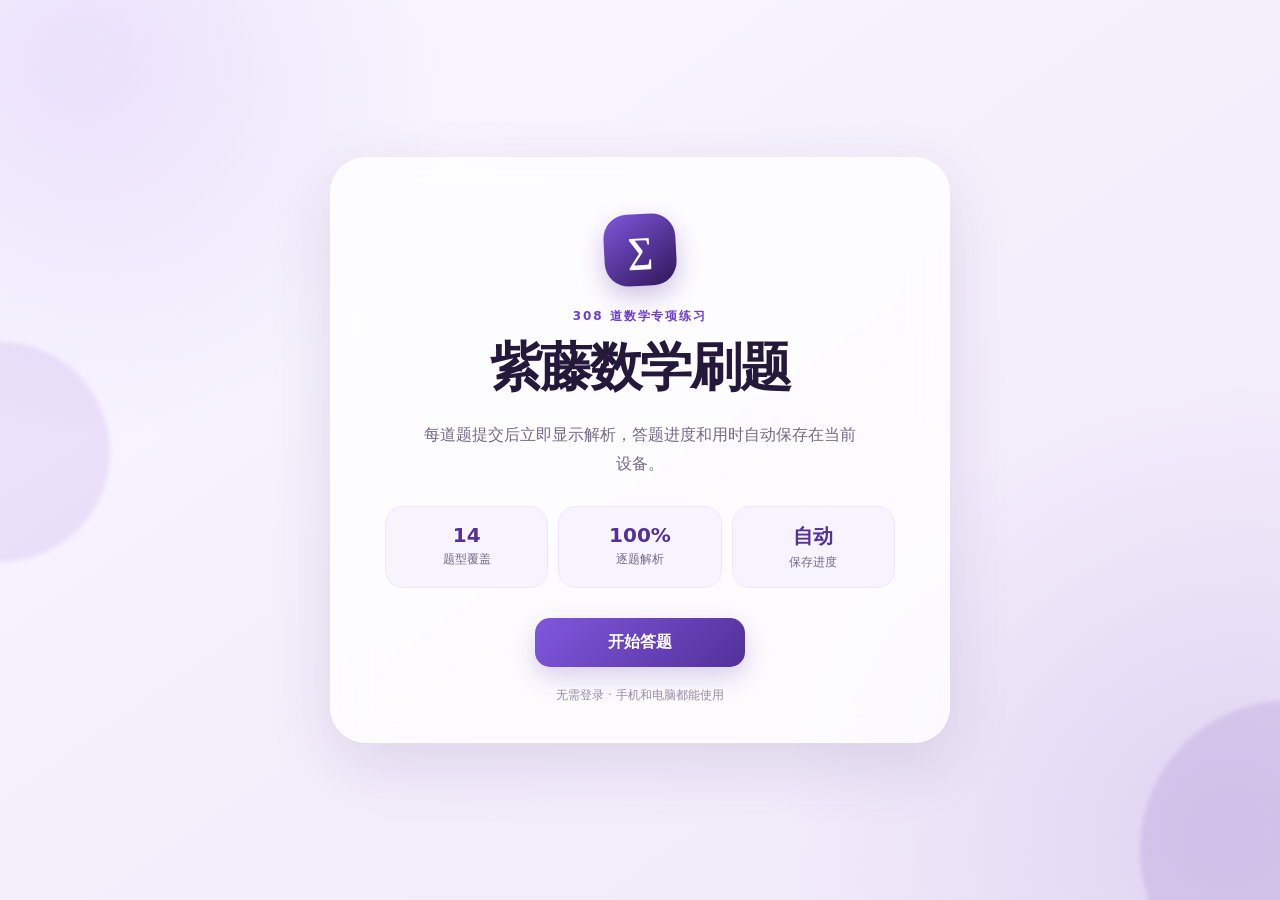
==== index.html @ 67486178 "Add files via upload" ====
<!doctype html>
<html lang="zh-CN">
  <head>
    <meta charset="UTF-8" />
    <meta name="viewport" content="width=device-width, initial-scale=1, viewport-fit=cover" />
    <meta name="theme-color" content="#6d3ed2" />
    <meta name="description" content="紫色数学刷题应用：308道题、逐题解析、计时与本地进度保存。" />
    <title>紫藤数学刷题</title>
    <link rel="manifest" href="./manifest.webmanifest" />
    <link rel="apple-touch-icon" href="./icons/icon-192.png" />
    <link rel="icon" href="./icons/icon.svg" type="image/svg+xml" />
    <link rel="stylesheet" href="./styles.css" />
  </head>
  <body>
    <div class="ambient ambient-one" aria-hidden="true"></div>
    <div class="ambient ambient-two" aria-hidden="true"></div>

    <div id="welcome" class="welcome-shell">
      <section class="welcome-card" aria-labelledby="welcome-title">
        <div class="welcome-mark" aria-hidden="true">∑</div>
        <p class="eyebrow">308 道数学专项练习</p>
        <h1 id="welcome-title">紫藤数学刷题</h1>
        <p class="welcome-copy">每道题提交后立即显示解析，答题进度和用时自动保存在当前设备。</p>
        <div class="welcome-stats" aria-label="题库特点">
          <div><strong>14</strong><span>题型覆盖</span></div>
          <div><strong>100%</strong><span>逐题解析</span></div>
          <div><strong>自动</strong><span>保存进度</span></div>
        </div>
        <button id="startButton" class="primary-button welcome-button" type="button">开始答题</button>
        <button id="installWelcome" class="text-button is-hidden" type="button">安装到桌面</button>
        <p class="welcome-note">无需登录 · 手机和电脑都能使用</p>
      </section>
    </div>

    <div id="app" class="app-shell is-hidden">
      <header class="topbar">
        <a class="brand" href="./" aria-label="返回首页">
          <span class="brand-mark" aria-hidden="true">∑</span>
          <span><strong>紫藤数学</strong><small>专注刷题 · 稳步进阶</small></span>
        </a>

        <div class="timer-dock" aria-label="答题计时器">
          <span class="timer-icon" aria-hidden="true">◷</span>
          <span><small>本次答题</small><strong id="timer">00:00:00</strong></span>
          <button id="timerToggle" class="icon-button" type="button" aria-label="暂停计时">Ⅱ</button>
        </div>

        <div class="top-actions">
          <button id="installButton" class="soft-button is-hidden" type="button">安装到桌面</button>
          <button id="saveButton" class="soft-button" type="button"><span aria-hidden="true">✓</span> 保存退出</button>
        </div>
      </header>

      <main class="workspace">
        <aside class="sidebar" aria-label="学习概览与筛选">
          <section class="progress-card">
            <div class="progress-ring" id="progressRing" style="--progress: 0deg">
              <div><strong id="progressPercent">0%</strong><span>已完成</span></div>
            </div>
            <div class="progress-copy">
              <p>总进度</p>
              <strong><span id="doneCount">0</span> / 308</strong>
              <span id="correctSummary">答对 0 题</span>
            </div>
          </section>

          <nav class="filter-nav" aria-label="题目状态筛选">
            <button class="filter-button is-active" data-filter="all" type="button"><span>全部题目</span><b id="allCount">308</b></button>
            <button class="filter-button" data-filter="todo" type="button"><span>待完成</span><b id="todoCount">308</b></button>
            <button class="filter-button" data-filter="wrong" type="button"><span>错题本</span><b id="wrongCount">0</b></button>
            <button class="filter-button" data-filter="favorite" type="button"><span>已收藏</span><b id="favoriteCount">0</b></button>
          </nav>

          <div class="field-group">
            <label for="topicSelect">按题型练习</label>
            <select id="topicSelect"><option value="all">全部题型</option></select>
          </div>

          <button id="openNavigator" class="outline-button" type="button">打开题目导航</button>

          <div class="save-note"><span id="savePulse" aria-hidden="true"></span><span id="saveStatus">进度已自动保存</span></div>
        </aside>

        <section class="quiz-column" aria-live="polite">
          <div id="emptyState" class="empty-card is-hidden">
            <span aria-hidden="true">✓</span>
            <h2>这个分类暂时没有题目</h2>
            <p>可以换一个筛选条件，继续练习。</p>
            <button id="clearFilters" class="primary-button" type="button">查看全部题目</button>
          </div>

          <article id="questionCard" class="question-card">
            <div class="question-head">
              <div>
                <span id="topicBadge" class="topic-badge">方程应用</span>
                <span id="questionNumber" class="question-number">第 1 题 / 共 308 题</span>
              </div>
              <button id="favoriteButton" class="favorite-button" type="button" aria-label="收藏本题" aria-pressed="false">☆</button>
            </div>

            <div class="question-body">
              <p id="questionText" class="question-text"></p>
              <div id="options" class="options" role="radiogroup" aria-label="答案选项"></div>
            </div>

            <section id="resultPanel" class="result-panel is-hidden" aria-live="polite">
              <div id="resultTitle" class="result-title"></div>
              <div class="analysis-box">
                <div class="analysis-heading"><span aria-hidden="true">✦</span><strong>答案解析</strong></div>
                <p id="analysisText"></p>
              </div>
            </section>

            <div class="question-actions">
              <button id="prevButton" class="nav-button" type="button">← 上一题</button>
              <button id="submitButton" class="primary-button" type="button" disabled>提交答案</button>
              <button id="nextButton" class="nav-button" type="button">下一题 →</button>
            </div>
          </article>
        </section>
      </main>

      <nav class="mobile-bar" aria-label="移动端题目导航">
        <button id="mobilePrev" type="button"><span>←</span><small>上一题</small></button>
        <button id="mobileNavigator" type="button"><span>▦</span><small>题目</small></button>
        <button id="mobileNext" type="button"><span>→</span><small>下一题</small></button>
      </nav>
    </div>

    <div id="navigatorBackdrop" class="modal-backdrop is-hidden" aria-hidden="true"></div>
    <section id="navigatorModal" class="navigator-modal is-hidden" role="dialog" aria-modal="true" aria-labelledby="navigatorTitle">
      <div class="navigator-head">
        <div><p class="eyebrow">快速跳转</p><h2 id="navigatorTitle">题目导航</h2></div>
        <button id="closeNavigator" class="icon-button large" type="button" aria-label="关闭题目导航">×</button>
      </div>
      <div class="navigator-tools">
        <input id="navigatorSearch" type="search" placeholder="搜索题号或题干关键词" aria-label="搜索题目" />
        <div class="legend"><span><i class="dot done"></i>已完成</span><span><i class="dot wrong"></i>错题</span><span><i class="dot current"></i>当前</span></div>
      </div>
      <div id="questionGrid" class="question-grid"></div>
    </section>

    <div id="toast" class="toast" role="status" aria-live="polite"></div>

    <script src="./questions.js"></script>
    <script src="./app.js"></script>
  </body>
</html>
---- styles.css ----
:root {
  --ink: #24183b;
  --muted: #756986;
  --purple-950: #2f1659;
  --purple-800: #53309a;
  --purple-700: #6d3ed2;
  --purple-600: #8057dd;
  --purple-200: #d9c9f8;
  --purple-100: #eee7fc;
  --purple-50: #f7f3ff;
  --white: #ffffff;
  --green: #1b8b61;
  --green-bg: #e9f8f1;
  --red: #c64962;
  --red-bg: #fff0f3;
  --line: #e8e0f2;
  --shadow: 0 22px 65px rgba(61, 30, 105, 0.12);
  --radius: 26px;
}

* { box-sizing: border-box; }
html { min-height: 100%; background: #f3edfb; }
body {
  min-height: 100vh;
  margin: 0;
  color: var(--ink);
  background:
    radial-gradient(circle at 6% 6%, rgba(178, 143, 239, 0.22), transparent 24rem),
    radial-gradient(circle at 96% 92%, rgba(118, 75, 195, 0.14), transparent 28rem),
    linear-gradient(145deg, #fbf9ff 0%, #f5effc 48%, #f0e9f9 100%);
  font-family: Inter, ui-rounded, "PingFang SC", "Microsoft YaHei", system-ui, -apple-system, sans-serif;
  -webkit-font-smoothing: antialiased;
}
button, input, select { font: inherit; }
button { -webkit-tap-highlight-color: transparent; }
.is-hidden { display: none !important; }
.ambient { position: fixed; z-index: 0; border-radius: 999px; filter: blur(2px); pointer-events: none; }
.ambient-one { width: 220px; height: 220px; left: -110px; top: 38%; background: rgba(145, 100, 224, .13); }
.ambient-two { width: 300px; height: 300px; right: -160px; bottom: -100px; background: rgba(99, 55, 175, .12); }

.welcome-shell { position: relative; z-index: 1; min-height: 100vh; display: grid; place-items: center; padding: 28px; }
.welcome-card { width: min(620px, 100%); padding: 56px 54px 38px; text-align: center; border: 1px solid rgba(255,255,255,.88); border-radius: 36px; background: rgba(255,255,255,.78); box-shadow: var(--shadow); backdrop-filter: blur(18px); }
.welcome-mark, .brand-mark { display: inline-grid; place-items: center; color: white; background: linear-gradient(145deg, var(--purple-600), var(--purple-950)); box-shadow: 0 10px 25px rgba(86, 45, 154, .28); }
.welcome-mark { width: 72px; height: 72px; border-radius: 24px; font: 700 36px/1 Georgia, serif; transform: rotate(-3deg); }
.eyebrow { margin: 22px 0 8px; color: var(--purple-700); font-size: 12px; font-weight: 800; letter-spacing: .16em; text-transform: uppercase; }
.welcome-card h1 { margin: 0; font-size: clamp(34px, 6vw, 52px); letter-spacing: -.04em; }
.welcome-copy { max-width: 440px; margin: 18px auto 28px; color: var(--muted); line-height: 1.8; }
.welcome-stats { display: grid; grid-template-columns: repeat(3, 1fr); gap: 10px; margin: 0 0 30px; }
.welcome-stats div { padding: 16px 8px; border: 1px solid var(--purple-100); border-radius: 18px; background: var(--purple-50); }
.welcome-stats strong, .welcome-stats span { display: block; }
.welcome-stats strong { font-size: 20px; color: var(--purple-800); }
.welcome-stats span { margin-top: 4px; color: var(--muted); font-size: 12px; }
.welcome-button { min-width: 210px; }
.welcome-note { margin: 20px 0 0; color: #9689a5; font-size: 12px; }
.text-button { margin-top: 14px; border: 0; color: var(--purple-700); background: transparent; cursor: pointer; font-weight: 700; }

.app-shell { position: relative; z-index: 1; min-height: 100vh; }
.topbar { position: sticky; top: 0; z-index: 20; height: 82px; display: grid; grid-template-columns: 1fr auto 1fr; align-items: center; gap: 24px; padding: 0 max(24px, calc((100vw - 1440px)/2)); border-bottom: 1px solid rgba(100, 66, 142, .10); background: rgba(251, 249, 255, .82); backdrop-filter: blur(18px); }
.brand { display: flex; align-items: center; gap: 12px; color: var(--ink); text-decoration: none; width: max-content; }
.brand-mark { width: 42px; height: 42px; border-radius: 14px; font: 700 22px/1 Georgia, serif; }
.brand strong, .brand small { display: block; }
.brand strong { font-size: 16px; letter-spacing: .02em; }
.brand small { margin-top: 3px; color: var(--muted); font-size: 10px; }
.timer-dock { display: flex; align-items: center; gap: 10px; padding: 10px 12px 10px 16px; border: 1px solid var(--purple-200); border-radius: 18px; background: rgba(255,255,255,.92); box-shadow: 0 8px 26px rgba(66, 35, 110, .08); }
.timer-dock small, .timer-dock strong { display: block; }
.timer-dock small { color: var(--muted); font-size: 9px; letter-spacing: .08em; }
.timer-dock strong { min-width: 88px; margin-top: 2px; font-size: 17px; font-variant-numeric: tabular-nums; letter-spacing: .06em; }
.timer-icon { color: var(--purple-700); font-size: 25px; }
.top-actions { display: flex; justify-content: flex-end; gap: 10px; }

.icon-button, .soft-button, .outline-button, .nav-button, .primary-button, .filter-button, .favorite-button { border: 0; cursor: pointer; transition: transform .18s ease, box-shadow .18s ease, background .18s ease, border-color .18s ease; }
.icon-button:hover, .soft-button:hover, .outline-button:hover, .nav-button:hover, .primary-button:hover, .favorite-button:hover { transform: translateY(-1px); }
.icon-button { width: 34px; height: 34px; border-radius: 11px; color: var(--purple-800); background: var(--purple-100); font-weight: 800; }
.icon-button.large { width: 42px; height: 42px; font-size: 26px; }
.soft-button { padding: 11px 15px; border: 1px solid var(--line); border-radius: 14px; color: var(--purple-800); background: rgba(255,255,255,.9); font-weight: 700; font-size: 13px; }
.soft-button span { margin-right: 5px; }
.workspace { width: min(1392px, calc(100% - 48px)); margin: 0 auto; padding: 36px 0 64px; display: grid; grid-template-columns: 260px minmax(0, 900px); justify-content: center; gap: 34px; }
.sidebar { position: sticky; top: 112px; align-self: start; display: grid; gap: 20px; }
.progress-card { display: flex; align-items: center; gap: 16px; padding: 20px; border: 1px solid rgba(255,255,255,.9); border-radius: 24px; background: rgba(255,255,255,.82); box-shadow: 0 16px 42px rgba(61,30,105,.08); }
.progress-ring { position: relative; width: 78px; height: 78px; flex: 0 0 auto; display: grid; place-items: center; border-radius: 50%; background: conic-gradient(var(--purple-700) var(--progress), var(--purple-100) 0); }
.progress-ring::before { content: ""; position: absolute; width: 62px; height: 62px; border-radius: 50%; background: white; }
.progress-ring div { position: relative; z-index: 1; text-align: center; }
.progress-ring strong, .progress-ring span { display: block; }
.progress-ring strong { font-size: 17px; }
.progress-ring span { margin-top: 2px; color: var(--muted); font-size: 9px; }
.progress-copy p { margin: 0 0 5px; color: var(--muted); font-size: 11px; }
.progress-copy strong, .progress-copy span { display: block; }
.progress-copy strong { font-size: 17px; }
.progress-copy > span { margin-top: 4px; color: var(--green); font-size: 11px; }
.filter-nav { display: grid; gap: 7px; }
.filter-button { display: flex; justify-content: space-between; align-items: center; padding: 13px 15px; border: 1px solid transparent; border-radius: 14px; color: var(--muted); background: transparent; text-align: left; font-size: 13px; font-weight: 700; }
.filter-button b { min-width: 28px; padding: 3px 7px; border-radius: 99px; background: rgba(255,255,255,.72); color: #8b7b9e; text-align: center; font-size: 10px; }
.filter-button:hover, .filter-button.is-active { color: var(--purple-800); border-color: var(--purple-200); background: rgba(255,255,255,.82); }
.filter-button.is-active { box-shadow: 0 8px 24px rgba(72,40,120,.07); }
.filter-button.is-active b { color: white; background: var(--purple-700); }
.field-group { display: grid; gap: 8px; }
.field-group label { color: var(--muted); font-size: 11px; font-weight: 800; letter-spacing: .06em; }
.field-group select { width: 100%; padding: 12px 36px 12px 13px; border: 1px solid var(--line); border-radius: 13px; color: var(--ink); background: rgba(255,255,255,.85); outline: none; }
.outline-button { padding: 13px; border: 1px solid var(--purple-200); border-radius: 14px; color: var(--purple-800); background: transparent; font-weight: 800; }
.outline-button:hover { background: white; }
.save-note { display: flex; align-items: center; gap: 7px; color: #8d809c; font-size: 10px; }
.save-note > span:first-child { width: 7px; height: 7px; border-radius: 50%; background: var(--green); box-shadow: 0 0 0 4px rgba(27,139,97,.10); }

.quiz-column { min-width: 0; }
.question-card, .empty-card { overflow: hidden; border: 1px solid rgba(255,255,255,.9); border-radius: var(--radius); background: rgba(255,255,255,.92); box-shadow: var(--shadow); }
.question-head { display: flex; align-items: center; justify-content: space-between; padding: 22px 28px; border-bottom: 1px solid var(--line); background: linear-gradient(90deg, rgba(247,243,255,.9), rgba(255,255,255,.9)); }
.topic-badge { display: inline-block; padding: 6px 10px; border-radius: 999px; color: var(--purple-800); background: var(--purple-100); font-size: 11px; font-weight: 800; }
.question-number { margin-left: 10px; color: var(--muted); font-size: 11px; }
.favorite-button { width: 40px; height: 40px; border: 1px solid var(--line); border-radius: 13px; color: #9a86b3; background: white; font-size: 22px; }
.favorite-button.is-active { color: #f0a22f; border-color: #f8dca9; background: #fffaf0; }
.question-body { padding: 34px 38px 30px; }
.question-text { margin: 0 0 28px; font-size: clamp(18px, 2vw, 22px); font-weight: 750; line-height: 1.75; letter-spacing: .01em; }
.options { display: grid; gap: 12px; }
.option { width: 100%; display: grid; grid-template-columns: 40px 1fr auto; align-items: center; gap: 13px; padding: 14px 16px; border: 1px solid var(--line); border-radius: 17px; color: var(--ink); background: white; text-align: left; cursor: pointer; transition: border-color .18s ease, background .18s ease, transform .18s ease, box-shadow .18s ease; }
.option:hover { transform: translateY(-1px); border-color: var(--purple-200); box-shadow: 0 8px 22px rgba(70,38,116,.06); }
.option-letter { width: 38px; height: 38px; display: grid; place-items: center; border-radius: 12px; color: var(--purple-800); background: var(--purple-50); font-weight: 850; }
.option-text { line-height: 1.55; font-size: 14px; }
.option-status { min-width: 20px; color: transparent; font-weight: 900; }
.option.is-selected { border-color: var(--purple-600); background: var(--purple-50); box-shadow: 0 0 0 3px rgba(109,62,210,.09); }
.option.is-selected .option-letter { color: white; background: var(--purple-700); }
.option.is-correct { border-color: #7dc9a7; background: var(--green-bg); }
.option.is-correct .option-letter { color: white; background: var(--green); }
.option.is-correct .option-status { color: var(--green); }
.option.is-wrong { border-color: #e7a3b1; background: var(--red-bg); }
.option.is-wrong .option-letter { color: white; background: var(--red); }
.option.is-wrong .option-status { color: var(--red); }
.option:disabled { cursor: default; }
.result-panel { padding: 0 38px 28px; }
.result-title { margin-bottom: 14px; padding: 13px 16px; border-radius: 14px; font-weight: 800; font-size: 14px; }
.result-title.correct { color: #126a48; background: var(--green-bg); }
.result-title.wrong { color: #a3344b; background: var(--red-bg); }
.analysis-box { padding: 20px 22px; border: 1px solid var(--purple-200); border-radius: 18px; background: linear-gradient(135deg, #fbf8ff, #f2ebff); }
.analysis-heading { display: flex; align-items: center; gap: 8px; color: var(--purple-800); font-size: 13px; }
.analysis-heading span { font-size: 16px; }
.analysis-box p { margin: 11px 0 0; color: #574a68; font-size: 14px; line-height: 1.85; }
.question-actions { display: grid; grid-template-columns: 1fr minmax(160px, 1.4fr) 1fr; gap: 12px; padding: 20px 28px 25px; border-top: 1px solid var(--line); }
.primary-button { padding: 14px 22px; border-radius: 15px; color: white; background: linear-gradient(135deg, var(--purple-600), var(--purple-800)); box-shadow: 0 10px 24px rgba(92,50,163,.22); font-weight: 800; }
.primary-button:disabled { cursor: not-allowed; color: #a79caf; background: #eeeaf2; box-shadow: none; transform: none; }
.nav-button { padding: 13px 18px; border: 1px solid var(--line); border-radius: 15px; color: var(--muted); background: white; font-weight: 700; }
.nav-button:disabled { opacity: .42; cursor: not-allowed; transform: none; }
.empty-card { min-height: 520px; display: grid; place-content: center; justify-items: center; padding: 40px; text-align: center; }
.empty-card > span { width: 68px; height: 68px; display: grid; place-items: center; border-radius: 22px; color: var(--green); background: var(--green-bg); font-size: 30px; }
.empty-card h2 { margin: 20px 0 8px; }
.empty-card p { margin: 0 0 22px; color: var(--muted); }

.modal-backdrop { position: fixed; inset: 0; z-index: 49; background: rgba(26,15,43,.35); backdrop-filter: blur(4px); }
.navigator-modal { position: fixed; z-index: 50; top: 50%; left: 50%; width: min(860px, calc(100% - 32px)); max-height: min(780px, calc(100vh - 40px)); transform: translate(-50%, -50%); overflow: auto; padding: 28px; border: 1px solid rgba(255,255,255,.9); border-radius: 28px; background: #fdfbff; box-shadow: 0 34px 100px rgba(43,23,70,.28); }
.navigator-head { display: flex; justify-content: space-between; align-items: center; }
.navigator-head .eyebrow { margin: 0 0 4px; }
.navigator-head h2 { margin: 0; }
.navigator-tools { display: flex; align-items: center; gap: 18px; margin: 22px 0; }
.navigator-tools input { flex: 1; min-width: 0; padding: 12px 14px; border: 1px solid var(--line); border-radius: 13px; outline: none; background: white; }
.navigator-tools input:focus { border-color: var(--purple-600); box-shadow: 0 0 0 3px rgba(109,62,210,.09); }
.legend { display: flex; gap: 12px; color: var(--muted); font-size: 10px; white-space: nowrap; }
.legend span { display: flex; align-items: center; gap: 5px; }
.dot { width: 8px; height: 8px; border-radius: 50%; background: var(--line); }
.dot.done { background: var(--green); }.dot.wrong { background: var(--red); }.dot.current { background: var(--purple-700); }
.question-grid { display: grid; grid-template-columns: repeat(10, minmax(42px, 1fr)); gap: 9px; }
.grid-button { aspect-ratio: 1; border: 1px solid var(--line); border-radius: 12px; color: var(--muted); background: white; cursor: pointer; font-size: 12px; font-weight: 800; }
.grid-button:hover { border-color: var(--purple-600); color: var(--purple-800); }
.grid-button.is-done { color: var(--green); border-color: #a6dbc6; background: var(--green-bg); }
.grid-button.is-wrong { color: var(--red); border-color: #edbbc5; background: var(--red-bg); }
.grid-button.is-current { color: white; border-color: var(--purple-700); background: var(--purple-700); box-shadow: 0 7px 18px rgba(92,50,163,.2); }
.toast { position: fixed; z-index: 70; left: 50%; bottom: 26px; transform: translate(-50%, 120px); padding: 12px 18px; border-radius: 999px; color: white; background: #2f2440; box-shadow: 0 12px 35px rgba(20,10,35,.25); opacity: 0; transition: .28s ease; font-size: 13px; }
.toast.is-visible { transform: translate(-50%, 0); opacity: 1; }
.mobile-bar { display: none; }

@media (max-width: 960px) {
  .topbar { grid-template-columns: 1fr auto; height: 74px; padding: 0 18px; }
  .timer-dock { grid-column: 2; grid-row: 1; padding: 8px 9px 8px 12px; }
  .timer-dock small, .timer-icon { display: none; }
  .timer-dock strong { min-width: 78px; font-size: 14px; }
  .top-actions { display: none; }
  .workspace { width: min(720px, calc(100% - 28px)); grid-template-columns: 1fr; padding: 22px 0 96px; }
  .sidebar { display: none; }
  .mobile-bar { position: fixed; z-index: 30; left: 50%; bottom: max(12px, env(safe-area-inset-bottom)); width: min(360px, calc(100% - 28px)); transform: translateX(-50%); display: grid; grid-template-columns: repeat(3,1fr); padding: 7px; border: 1px solid rgba(255,255,255,.9); border-radius: 20px; background: rgba(45,27,70,.92); box-shadow: 0 14px 40px rgba(35,19,56,.28); backdrop-filter: blur(16px); }
  .mobile-bar button { display: grid; justify-items: center; gap: 2px; padding: 7px; border: 0; color: white; background: transparent; cursor: pointer; }
  .mobile-bar span { font-size: 17px; }.mobile-bar small { font-size: 9px; opacity: .72; }
}

@media (max-width: 620px) {
  .welcome-shell { padding: 16px; }
  .welcome-card { padding: 38px 20px 28px; border-radius: 28px; }
  .welcome-mark { width: 62px; height: 62px; border-radius: 20px; }
  .welcome-stats { gap: 6px; }.welcome-stats div { padding: 13px 4px; border-radius: 14px; }.welcome-stats strong { font-size: 16px; }
  .brand small { display: none; }.brand strong { font-size: 14px; }.brand-mark { width: 38px; height: 38px; }
  .question-head { padding: 17px 18px; }.question-number { display: block; margin: 8px 0 0; }
  .question-body { padding: 25px 18px 22px; }.question-text { font-size: 17px; line-height: 1.7; margin-bottom: 22px; }
  .option { grid-template-columns: 36px 1fr auto; padding: 12px; border-radius: 15px; }.option-letter { width: 34px; height: 34px; }.option-text { font-size: 13px; }
  .result-panel { padding: 0 18px 20px; }.analysis-box { padding: 17px; }.analysis-box p { font-size: 13px; }
  .question-actions { grid-template-columns: 1fr; padding: 16px 18px 20px; }.question-actions .nav-button { display: none; }
  .navigator-modal { top: auto; bottom: 0; left: 0; width: 100%; max-height: 88vh; transform: none; border-radius: 28px 28px 0 0; padding: 22px 18px calc(22px + env(safe-area-inset-bottom)); }
  .navigator-tools { display: grid; gap: 12px; }.legend { justify-content: center; }
  .question-grid { grid-template-columns: repeat(6, 1fr); gap: 8px; }
}

@media (prefers-reduced-motion: reduce) {
  *, *::before, *::after { scroll-behavior: auto !important; transition: none !important; }
}
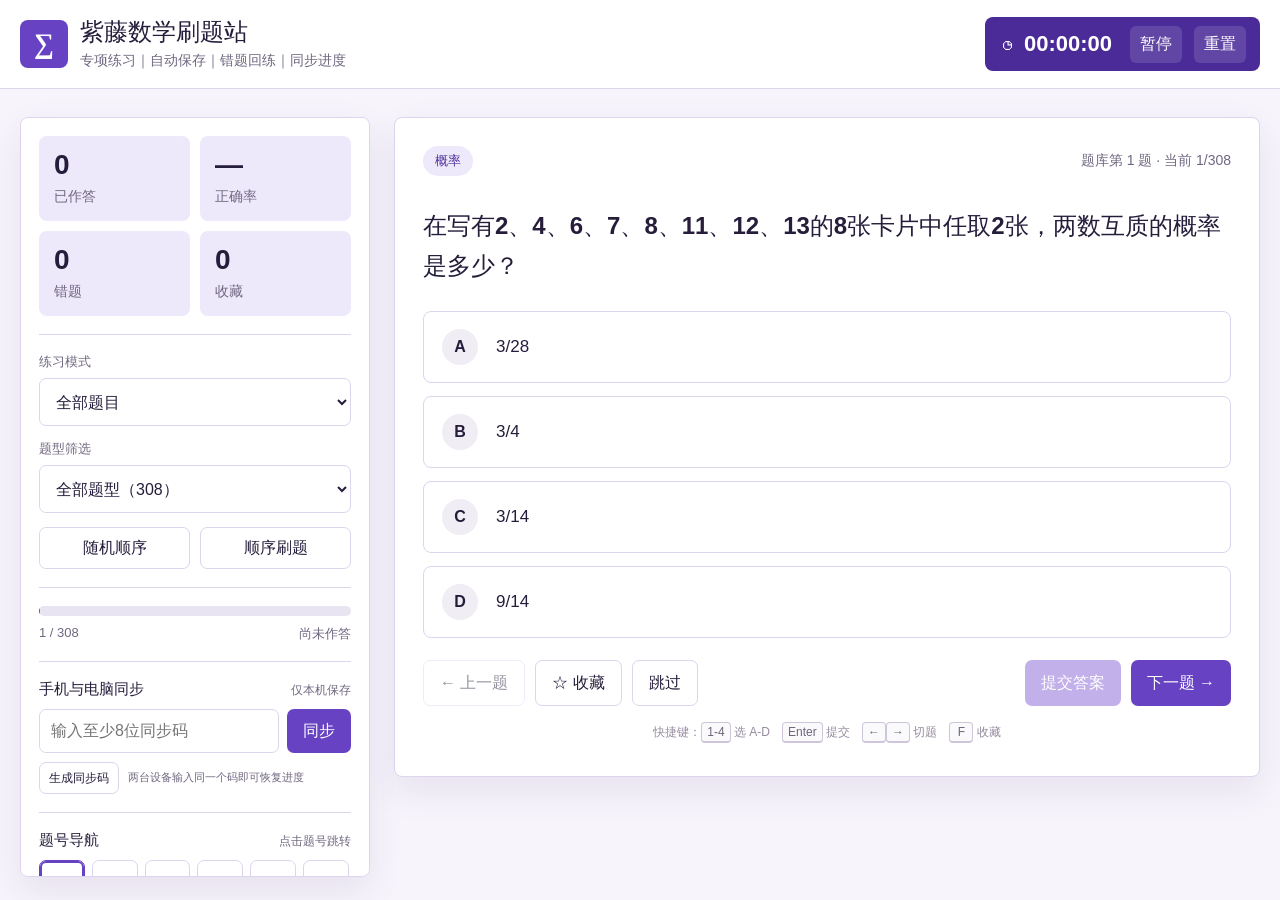
==== commit 1af12bb5: "Add files via upload" ====
--- a/index.html
+++ b/index.html
@@ -3,142 +3,139 @@
   <head>
     <meta charset="UTF-8" />
     <meta name="viewport" content="width=device-width, initial-scale=1, viewport-fit=cover" />
-    <meta name="theme-color" content="#6d3ed2" />
-    <meta name="description" content="紫色数学刷题应用：308道题、逐题解析、计时与本地进度保存。" />
-    <title>紫藤数学刷题</title>
+    <meta name="theme-color" content="#5f3bbf" />
+    <meta name="description" content="308道数学专项练习，支持逐题解析、错题回练、计时、保留进度和跨设备同步。" />
+    <meta http-equiv="Content-Security-Policy" content="default-src 'self'; connect-src 'self' https://awvmsvxzsphxfzluunwh.supabase.co; img-src 'self' data:; style-src 'self'; script-src 'self'; manifest-src 'self';" />
+    <title>紫藤数学刷题站</title>
     <link rel="manifest" href="./manifest.webmanifest" />
     <link rel="apple-touch-icon" href="./icons/icon-192.png" />
     <link rel="icon" href="./icons/icon.svg" type="image/svg+xml" />
     <link rel="stylesheet" href="./styles.css" />
   </head>
   <body>
-    <div class="ambient ambient-one" aria-hidden="true"></div>
-    <div class="ambient ambient-two" aria-hidden="true"></div>
-
-    <div id="welcome" class="welcome-shell">
-      <section class="welcome-card" aria-labelledby="welcome-title">
-        <div class="welcome-mark" aria-hidden="true">∑</div>
-        <p class="eyebrow">308 道数学专项练习</p>
-        <h1 id="welcome-title">紫藤数学刷题</h1>
-        <p class="welcome-copy">每道题提交后立即显示解析，答题进度和用时自动保存在当前设备。</p>
-        <div class="welcome-stats" aria-label="题库特点">
-          <div><strong>14</strong><span>题型覆盖</span></div>
-          <div><strong>100%</strong><span>逐题解析</span></div>
-          <div><strong>自动</strong><span>保存进度</span></div>
-        </div>
-        <button id="startButton" class="primary-button welcome-button" type="button">开始答题</button>
-        <button id="installWelcome" class="text-button is-hidden" type="button">安装到桌面</button>
-        <p class="welcome-note">无需登录 · 手机和电脑都能使用</p>
-      </section>
-    </div>
-
-    <div id="app" class="app-shell is-hidden">
-      <header class="topbar">
-        <a class="brand" href="./" aria-label="返回首页">
+    <header class="topbar">
+      <div class="topbar-inner">
+        <a class="brand" href="./" aria-label="紫藤数学刷题站首页">
           <span class="brand-mark" aria-hidden="true">∑</span>
-          <span><strong>紫藤数学</strong><small>专注刷题 · 稳步进阶</small></span>
+          <span>
+            <strong>紫藤数学刷题站</strong>
+            <small>专项练习｜自动保存｜错题回练｜同步进度</small>
+          </span>
         </a>
 
-        <div class="timer-dock" aria-label="答题计时器">
-          <span class="timer-icon" aria-hidden="true">◷</span>
-          <span><small>本次答题</small><strong id="timer">00:00:00</strong></span>
-          <button id="timerToggle" class="icon-button" type="button" aria-label="暂停计时">Ⅱ</button>
+        <div class="header-actions">
+          <div class="timer" aria-label="答题计时器">
+            <span aria-hidden="true">◷</span>
+            <strong id="timer">00:00:00</strong>
+            <button id="timerToggle" type="button">暂停</button>
+            <button id="timerReset" type="button">重置</button>
+          </div>
+          <button id="mobilePanelToggle" class="mobile-panel-toggle" type="button" aria-controls="sidebar" aria-expanded="false">题目与同步</button>
+        </div>
+      </div>
+    </header>
+
+    <main class="workspace">
+      <aside id="sidebar" class="sidebar" aria-label="练习设置与题目导航">
+        <div class="sidebar-head">
+          <strong>练习面板</strong>
+          <button id="closeSidebar" type="button" aria-label="关闭练习面板">×</button>
         </div>
 
-        <div class="top-actions">
-          <button id="installButton" class="soft-button is-hidden" type="button">安装到桌面</button>
-          <button id="saveButton" class="soft-button" type="button"><span aria-hidden="true">✓</span> 保存退出</button>
-        </div>
-      </header>
+        <section class="stats-grid" aria-label="练习统计">
+          <div class="stat"><strong id="statDone">0</strong><span>已作答</span></div>
+          <div class="stat"><strong id="statAccuracy">—</strong><span>正确率</span></div>
+          <div class="stat"><strong id="statWrong">0</strong><span>错题</span></div>
+          <div class="stat"><strong id="statFavorite">0</strong><span>收藏</span></div>
+        </section>
 
-      <main class="workspace">
-        <aside class="sidebar" aria-label="学习概览与筛选">
-          <section class="progress-card">
-            <div class="progress-ring" id="progressRing" style="--progress: 0deg">
-              <div><strong id="progressPercent">0%</strong><span>已完成</span></div>
-            </div>
-            <div class="progress-copy">
-              <p>总进度</p>
-              <strong><span id="doneCount">0</span> / 308</strong>
-              <span id="correctSummary">答对 0 题</span>
+        <section class="control-section">
+          <label for="modeSelect">练习模式</label>
+          <select id="modeSelect">
+            <option value="all">全部题目</option>
+            <option value="todo">待完成</option>
+            <option value="wrong">错题回练</option>
+            <option value="favorite">收藏题目</option>
+          </select>
+
+          <label for="topicSelect">题型筛选</label>
+          <select id="topicSelect"><option value="ALL">全部题型</option></select>
+
+          <div class="order-actions">
+            <button id="shuffleButton" type="button">随机顺序</button>
+            <button id="resetOrderButton" type="button">顺序刷题</button>
+          </div>
+        </section>
+
+        <section class="progress-section" aria-label="当前练习进度">
+          <div class="progress-track"><span id="progressBar"></span></div>
+          <div class="progress-line"><span id="progressText">1 / 308</span><span id="saveTime">尚未作答</span></div>
+        </section>
+
+        <section class="sync-section" aria-labelledby="syncTitle">
+          <div class="section-title"><strong id="syncTitle">手机与电脑同步</strong><span id="syncStatus">仅本机保存</span></div>
+          <div class="sync-row">
+            <input id="syncCode" type="text" maxlength="64" placeholder="输入至少8位同步码" autocomplete="off" aria-label="同步码" />
+            <button id="syncButton" type="button">同步</button>
+          </div>
+          <div class="sync-tools">
+            <button id="generateSyncCode" type="button">生成同步码</button>
+            <span>两台设备输入同一个码即可恢复进度</span>
+          </div>
+        </section>
+
+        <section class="navigator-section" aria-labelledby="navigatorTitle">
+          <div class="section-title"><strong id="navigatorTitle">题号导航</strong><span>点击题号跳转</span></div>
+          <div id="questionGrid" class="question-grid"></div>
+          <div class="legend"><span><i class="done"></i>已完成</span><span><i class="wrong"></i>错题</span><span><i class="current"></i>当前</span></div>
+        </section>
+      </aside>
+
+      <div id="sidebarBackdrop" class="sidebar-backdrop" aria-hidden="true"></div>
+
+      <section class="quiz-column" aria-live="polite">
+        <article id="questionCard" class="question-card">
+          <div class="question-top">
+            <div class="badges"><span id="topicBadge" class="badge">数学专项</span></div>
+            <span id="questionNumber" class="question-number">题库第 1 题 · 当前 1/308</span>
+          </div>
+
+          <h1 id="questionText" class="question-text"></h1>
+          <div id="options" class="options" role="radiogroup" aria-label="答案选项"></div>
+
+          <section id="resultPanel" class="result-panel is-hidden" aria-live="polite">
+            <div id="resultSummary" class="result-summary"></div>
+            <div class="analysis">
+              <strong>答案解析</strong>
+              <p id="analysisText"></p>
             </div>
           </section>
 
-          <nav class="filter-nav" aria-label="题目状态筛选">
-            <button class="filter-button is-active" data-filter="all" type="button"><span>全部题目</span><b id="allCount">308</b></button>
-            <button class="filter-button" data-filter="todo" type="button"><span>待完成</span><b id="todoCount">308</b></button>
-            <button class="filter-button" data-filter="wrong" type="button"><span>错题本</span><b id="wrongCount">0</b></button>
-            <button class="filter-button" data-filter="favorite" type="button"><span>已收藏</span><b id="favoriteCount">0</b></button>
-          </nav>
-
-          <div class="field-group">
-            <label for="topicSelect">按题型练习</label>
-            <select id="topicSelect"><option value="all">全部题型</option></select>
+          <div class="question-actions">
+            <button id="prevButton" class="secondary-button" type="button">← 上一题</button>
+            <button id="favoriteButton" class="secondary-button" type="button">☆ 收藏</button>
+            <button id="retryButton" class="secondary-button" type="button">跳过</button>
+            <span class="action-spacer"></span>
+            <button id="submitButton" class="submit-button" type="button" disabled>提交答案</button>
+            <button id="nextButton" class="primary-button" type="button">下一题 →</button>
           </div>
 
-          <button id="openNavigator" class="outline-button" type="button">打开题目导航</button>
+          <div class="keyboard-hint">快捷键：<kbd>1-4</kbd> 选 A-D　<kbd>Enter</kbd> 提交　<kbd>←</kbd><kbd>→</kbd> 切题　<kbd>F</kbd> 收藏</div>
+        </article>
 
-          <div class="save-note"><span id="savePulse" aria-hidden="true"></span><span id="saveStatus">进度已自动保存</span></div>
-        </aside>
+        <section id="emptyState" class="empty-state is-hidden">
+          <strong>这个筛选条件下暂时没有题目</strong>
+          <p>可以切换练习模式或题型筛选继续练习。</p>
+          <button id="showAllButton" type="button">查看全部题目</button>
+        </section>
+      </section>
+    </main>
 
-        <section class="quiz-column" aria-live="polite">
-          <div id="emptyState" class="empty-card is-hidden">
-            <span aria-hidden="true">✓</span>
-            <h2>这个分类暂时没有题目</h2>
-            <p>可以换一个筛选条件，继续练习。</p>
-            <button id="clearFilters" class="primary-button" type="button">查看全部题目</button>
-          </div>
-
-          <article id="questionCard" class="question-card">
-            <div class="question-head">
-              <div>
-                <span id="topicBadge" class="topic-badge">方程应用</span>
-                <span id="questionNumber" class="question-number">第 1 题 / 共 308 题</span>
-              </div>
-              <button id="favoriteButton" class="favorite-button" type="button" aria-label="收藏本题" aria-pressed="false">☆</button>
-            </div>
-
-            <div class="question-body">
-              <p id="questionText" class="question-text"></p>
-              <div id="options" class="options" role="radiogroup" aria-label="答案选项"></div>
-            </div>
-
-            <section id="resultPanel" class="result-panel is-hidden" aria-live="polite">
-              <div id="resultTitle" class="result-title"></div>
-              <div class="analysis-box">
-                <div class="analysis-heading"><span aria-hidden="true">✦</span><strong>答案解析</strong></div>
-                <p id="analysisText"></p>
-              </div>
-            </section>
-
-            <div class="question-actions">
-              <button id="prevButton" class="nav-button" type="button">← 上一题</button>
-              <button id="submitButton" class="primary-button" type="button" disabled>提交答案</button>
-              <button id="nextButton" class="nav-button" type="button">下一题 →</button>
-            </div>
-          </article>
-        </section>
-      </main>
-
-      <nav class="mobile-bar" aria-label="移动端题目导航">
-        <button id="mobilePrev" type="button"><span>←</span><small>上一题</small></button>
-        <button id="mobileNavigator" type="button"><span>▦</span><small>题目</small></button>
-        <button id="mobileNext" type="button"><span>→</span><small>下一题</small></button>
-      </nav>
-    </div>
-
-    <div id="navigatorBackdrop" class="modal-backdrop is-hidden" aria-hidden="true"></div>
-    <section id="navigatorModal" class="navigator-modal is-hidden" role="dialog" aria-modal="true" aria-labelledby="navigatorTitle">
-      <div class="navigator-head">
-        <div><p class="eyebrow">快速跳转</p><h2 id="navigatorTitle">题目导航</h2></div>
-        <button id="closeNavigator" class="icon-button large" type="button" aria-label="关闭题目导航">×</button>
-      </div>
-      <div class="navigator-tools">
-        <input id="navigatorSearch" type="search" placeholder="搜索题号或题干关键词" aria-label="搜索题目" />
-        <div class="legend"><span><i class="dot done"></i>已完成</span><span><i class="dot wrong"></i>错题</span><span><i class="dot current"></i>当前</span></div>
-      </div>
-      <div id="questionGrid" class="question-grid"></div>
-    </section>
+    <nav class="mobile-nav" aria-label="移动端答题导航">
+      <button id="mobilePrev" type="button">←<span>上一题</span></button>
+      <button id="mobilePanel" type="button">▦<span>题目</span></button>
+      <button id="mobileNext" type="button">→<span>下一题</span></button>
+    </nav>
 
     <div id="toast" class="toast" role="status" aria-live="polite"></div>
 
--- a/styles.css
+++ b/styles.css
@@ -1,199 +1,332 @@
 :root {
-  --ink: #24183b;
-  --muted: #756986;
-  --purple-950: #2f1659;
-  --purple-800: #53309a;
-  --purple-700: #6d3ed2;
-  --purple-600: #8057dd;
-  --purple-200: #d9c9f8;
-  --purple-100: #eee7fc;
-  --purple-50: #f7f3ff;
+  --ink: #261d3b;
+  --muted: #716780;
+  --purple: #6742c2;
+  --purple-dark: #4a2b98;
+  --purple-soft: #eee8fb;
+  --purple-pale: #f8f5ff;
+  --line: #ddd4ee;
   --white: #ffffff;
-  --green: #1b8b61;
-  --green-bg: #e9f8f1;
-  --red: #c64962;
-  --red-bg: #fff0f3;
-  --line: #e8e0f2;
-  --shadow: 0 22px 65px rgba(61, 30, 105, 0.12);
-  --radius: 26px;
+  --green: #267a58;
+  --green-soft: #e9f7ef;
+  --red: #b84e68;
+  --red-soft: #fff0f3;
+  --shadow: 0 14px 36px rgba(61, 39, 105, 0.09);
+  font-family: -apple-system, BlinkMacSystemFont, "Segoe UI", "PingFang SC", "Hiragino Sans GB", "Microsoft YaHei", sans-serif;
+  color: var(--ink);
+  background: #f7f4fc;
+  font-synthesis: none;
 }
 
 * { box-sizing: border-box; }
-html { min-height: 100%; background: #f3edfb; }
-body {
-  min-height: 100vh;
-  margin: 0;
-  color: var(--ink);
-  background:
-    radial-gradient(circle at 6% 6%, rgba(178, 143, 239, 0.22), transparent 24rem),
-    radial-gradient(circle at 96% 92%, rgba(118, 75, 195, 0.14), transparent 28rem),
-    linear-gradient(145deg, #fbf9ff 0%, #f5effc 48%, #f0e9f9 100%);
-  font-family: Inter, ui-rounded, "PingFang SC", "Microsoft YaHei", system-ui, -apple-system, sans-serif;
-  -webkit-font-smoothing: antialiased;
-}
+html { min-height: 100%; }
+body { margin: 0; min-height: 100vh; background: #f7f4fc; color: var(--ink); }
 button, input, select { font: inherit; }
-button { -webkit-tap-highlight-color: transparent; }
+button, select { cursor: pointer; }
+button:disabled { cursor: not-allowed; opacity: 0.48; }
+
+.topbar {
+  position: sticky;
+  top: 0;
+  z-index: 20;
+  background: rgba(255, 255, 255, 0.96);
+  border-bottom: 1px solid var(--line);
+  backdrop-filter: blur(12px);
+}
+.topbar-inner {
+  width: min(1520px, calc(100% - 40px));
+  min-height: 88px;
+  margin: 0 auto;
+  display: flex;
+  align-items: center;
+  justify-content: space-between;
+  gap: 28px;
+}
+.brand { min-width: 0; display: flex; align-items: center; gap: 12px; color: inherit; text-decoration: none; }
+.brand-mark {
+  width: 48px;
+  height: 48px;
+  display: grid;
+  place-items: center;
+  flex: 0 0 auto;
+  border-radius: 8px;
+  color: #fff;
+  background: var(--purple);
+  font: 700 28px/1 Georgia, serif;
+}
+.brand strong { display: block; font-size: 24px; line-height: 1.2; }
+.brand small { display: block; margin-top: 5px; color: var(--muted); font-size: 14px; }
+.header-actions { display: flex; align-items: center; gap: 12px; }
+.timer {
+  min-height: 54px;
+  display: flex;
+  align-items: center;
+  gap: 12px;
+  padding: 0 14px 0 18px;
+  border-radius: 8px;
+  background: var(--purple-dark);
+  color: #fff;
+}
+.timer > span { font-size: 18px; }
+.timer strong { min-width: 94px; font-size: 22px; font-variant-numeric: tabular-nums; }
+.timer button { padding: 8px 10px; border: 0; border-radius: 6px; background: rgba(255, 255, 255, 0.13); color: #fff; }
+.mobile-panel-toggle { display: none; }
+
+.workspace {
+  width: min(1520px, calc(100% - 40px));
+  margin: 28px auto 72px;
+  display: grid;
+  grid-template-columns: 350px minmax(0, 1fr);
+  gap: 24px;
+  align-items: start;
+}
+.sidebar, .question-card, .empty-state {
+  border: 1px solid var(--line);
+  border-radius: 8px;
+  background: var(--white);
+  box-shadow: var(--shadow);
+}
+.sidebar {
+  position: sticky;
+  top: 116px;
+  max-height: calc(100vh - 140px);
+  padding: 18px;
+  overflow-y: auto;
+  scrollbar-width: thin;
+  scrollbar-color: #c8b8e8 transparent;
+}
+.sidebar-head { display: none; }
+.stats-grid { display: grid; grid-template-columns: 1fr 1fr; gap: 10px; }
+.stat { min-height: 82px; padding: 15px; border-radius: 8px; background: var(--purple-soft); }
+.stat strong { display: block; font-size: 28px; line-height: 1; font-variant-numeric: tabular-nums; }
+.stat span { display: block; margin-top: 9px; color: var(--muted); font-size: 14px; }
+
+.control-section, .progress-section, .sync-section, .navigator-section {
+  margin-top: 18px;
+  padding-top: 18px;
+  border-top: 1px solid var(--line);
+}
+.control-section label { display: block; margin: 0 0 7px; color: var(--muted); font-size: 13px; font-weight: 600; }
+.control-section select {
+  width: 100%;
+  height: 48px;
+  margin-bottom: 14px;
+  padding: 0 12px;
+  border: 1px solid var(--line);
+  border-radius: 7px;
+  background: #fff;
+  color: var(--ink);
+}
+.order-actions { display: grid; grid-template-columns: 1fr 1fr; gap: 10px; }
+.order-actions button, .sync-tools button {
+  min-height: 42px;
+  border: 1px solid var(--line);
+  border-radius: 7px;
+  background: #fff;
+  color: var(--ink);
+}
+.progress-track { height: 10px; overflow: hidden; border-radius: 99px; background: #e9e4f1; }
+.progress-track span { display: block; width: 0; height: 100%; background: var(--purple); transition: width 0.25s ease; }
+.progress-line { display: flex; justify-content: space-between; gap: 10px; margin-top: 9px; color: var(--muted); font-size: 13px; }
+.section-title { display: flex; align-items: baseline; justify-content: space-between; gap: 10px; margin-bottom: 10px; }
+.section-title strong { font-size: 15px; }
+.section-title span { color: var(--muted); font-size: 12px; text-align: right; }
+.sync-row { display: grid; grid-template-columns: minmax(0, 1fr) auto; gap: 8px; }
+.sync-row input {
+  min-width: 0;
+  height: 44px;
+  padding: 0 11px;
+  border: 1px solid var(--line);
+  border-radius: 7px;
+  color: var(--ink);
+  outline: none;
+}
+.sync-row input:focus { border-color: var(--purple); box-shadow: 0 0 0 3px var(--purple-soft); }
+.sync-row button { padding: 0 16px; border: 0; border-radius: 7px; background: var(--purple); color: #fff; font-weight: 700; }
+.sync-tools { display: flex; align-items: center; gap: 9px; margin-top: 9px; }
+.sync-tools button { min-height: 32px; padding: 0 9px; font-size: 12px; }
+.sync-tools span { color: var(--muted); font-size: 11px; line-height: 1.4; }
+
+.question-grid {
+  display: grid;
+  grid-template-columns: repeat(6, minmax(0, 1fr));
+  gap: 7px;
+  max-height: 290px;
+  overflow-y: auto;
+  padding-right: 2px;
+}
+.question-grid button {
+  aspect-ratio: 1;
+  min-width: 0;
+  padding: 0;
+  border: 1px solid var(--line);
+  border-radius: 7px;
+  background: #fff;
+  color: var(--ink);
+  font-size: 12px;
+  font-variant-numeric: tabular-nums;
+}
+.question-grid button.is-done { background: var(--purple-soft); border-color: #c9b6ec; }
+.question-grid button.is-wrong { background: var(--red-soft); border-color: #e9b4c0; color: var(--red); }
+.question-grid button.is-current { box-shadow: inset 0 0 0 2px var(--purple); border-color: var(--purple); font-weight: 800; }
+.legend { display: flex; flex-wrap: wrap; gap: 12px; margin-top: 11px; color: var(--muted); font-size: 11px; }
+.legend span { display: inline-flex; align-items: center; gap: 5px; }
+.legend i { width: 10px; height: 10px; border-radius: 3px; border: 1px solid var(--line); }
+.legend i.done { background: var(--purple-soft); border-color: #c9b6ec; }
+.legend i.wrong { background: var(--red-soft); border-color: #e9b4c0; }
+.legend i.current { box-shadow: inset 0 0 0 2px var(--purple); border-color: var(--purple); }
+
+.quiz-column { min-width: 0; }
+.question-card { min-height: 660px; padding: 28px; }
+.question-top { display: flex; align-items: center; justify-content: space-between; gap: 16px; }
+.badges { display: flex; flex-wrap: wrap; gap: 8px; }
+.badge { display: inline-flex; align-items: center; min-height: 30px; padding: 0 12px; border-radius: 99px; background: var(--purple-soft); color: var(--purple-dark); font-size: 13px; font-weight: 700; }
+.question-number { color: var(--muted); font-size: 14px; text-align: right; }
+.question-text { margin: 30px 0 26px; font-size: 24px; line-height: 1.65; letter-spacing: 0; }
+.options { display: grid; gap: 13px; }
+.option {
+  width: 100%;
+  min-height: 72px;
+  display: grid;
+  grid-template-columns: 42px minmax(0, 1fr) 28px;
+  align-items: center;
+  gap: 12px;
+  padding: 12px 18px;
+  border: 1px solid var(--line);
+  border-radius: 8px;
+  background: #fff;
+  color: var(--ink);
+  text-align: left;
+  transition: border-color 0.15s ease, background 0.15s ease, transform 0.15s ease;
+}
+.option:hover:not(:disabled) { border-color: #ad94dd; transform: translateY(-1px); }
+.option.is-selected { border-color: var(--purple); background: var(--purple-pale); }
+.option.is-correct { border-color: #89c7a9; background: var(--green-soft); }
+.option.is-wrong { border-color: #dd8fa1; background: var(--red-soft); }
+.option-key { width: 36px; height: 36px; display: grid; place-items: center; border-radius: 50%; background: #f0edf4; font-weight: 800; }
+.option.is-selected .option-key { background: var(--purple); color: #fff; }
+.option.is-correct .option-key { background: var(--green); color: #fff; }
+.option.is-wrong .option-key { background: var(--red); color: #fff; }
+.option-text { min-width: 0; overflow-wrap: anywhere; font-size: 17px; line-height: 1.5; }
+.option-status { text-align: center; font-size: 22px; font-weight: 800; }
+.result-panel { margin-top: 22px; border: 1px solid var(--line); border-radius: 8px; overflow: hidden; }
+.result-summary { padding: 15px 18px; background: var(--purple-soft); font-weight: 800; }
+.result-summary.correct { background: var(--green-soft); color: #176142; }
+.result-summary.wrong { background: var(--red-soft); color: #9d3951; }
+.analysis { padding: 18px; }
+.analysis strong { color: var(--purple-dark); }
+.analysis p { margin: 9px 0 0; color: #4f465c; line-height: 1.75; white-space: pre-wrap; }
+.question-actions { display: flex; align-items: center; flex-wrap: wrap; gap: 10px; margin-top: 22px; }
+.question-actions button { min-height: 46px; padding: 0 16px; border-radius: 7px; font-weight: 700; }
+.secondary-button { border: 1px solid var(--line); background: #fff; color: var(--ink); }
+.primary-button, .submit-button { border: 0; background: var(--purple); color: #fff; }
+.submit-button { background: #805bd3; }
+.action-spacer { flex: 1 1 auto; }
+.keyboard-hint { margin-top: 16px; color: #958b9f; font-size: 12px; text-align: center; }
+kbd { display: inline-block; min-width: 24px; padding: 2px 5px; border: 1px solid #cec5da; border-bottom-width: 2px; border-radius: 4px; background: #faf9fc; font: inherit; color: #6f6579; }
+.empty-state { min-height: 420px; display: grid; place-content: center; padding: 30px; text-align: center; }
+.empty-state strong { font-size: 22px; }
+.empty-state p { color: var(--muted); }
+.empty-state button { justify-self: center; min-height: 44px; padding: 0 18px; border: 0; border-radius: 7px; background: var(--purple); color: #fff; }
+.toast {
+  position: fixed;
+  left: 50%;
+  bottom: 28px;
+  z-index: 60;
+  max-width: min(440px, calc(100% - 32px));
+  padding: 11px 16px;
+  border-radius: 7px;
+  background: #2e2540;
+  color: #fff;
+  opacity: 0;
+  transform: translate(-50%, 14px);
+  pointer-events: none;
+  transition: 0.2s ease;
+}
+.toast.is-visible { opacity: 1; transform: translate(-50%, 0); }
 .is-hidden { display: none !important; }
-.ambient { position: fixed; z-index: 0; border-radius: 999px; filter: blur(2px); pointer-events: none; }
-.ambient-one { width: 220px; height: 220px; left: -110px; top: 38%; background: rgba(145, 100, 224, .13); }
-.ambient-two { width: 300px; height: 300px; right: -160px; bottom: -100px; background: rgba(99, 55, 175, .12); }
-
-.welcome-shell { position: relative; z-index: 1; min-height: 100vh; display: grid; place-items: center; padding: 28px; }
-.welcome-card { width: min(620px, 100%); padding: 56px 54px 38px; text-align: center; border: 1px solid rgba(255,255,255,.88); border-radius: 36px; background: rgba(255,255,255,.78); box-shadow: var(--shadow); backdrop-filter: blur(18px); }
-.welcome-mark, .brand-mark { display: inline-grid; place-items: center; color: white; background: linear-gradient(145deg, var(--purple-600), var(--purple-950)); box-shadow: 0 10px 25px rgba(86, 45, 154, .28); }
-.welcome-mark { width: 72px; height: 72px; border-radius: 24px; font: 700 36px/1 Georgia, serif; transform: rotate(-3deg); }
-.eyebrow { margin: 22px 0 8px; color: var(--purple-700); font-size: 12px; font-weight: 800; letter-spacing: .16em; text-transform: uppercase; }
-.welcome-card h1 { margin: 0; font-size: clamp(34px, 6vw, 52px); letter-spacing: -.04em; }
-.welcome-copy { max-width: 440px; margin: 18px auto 28px; color: var(--muted); line-height: 1.8; }
-.welcome-stats { display: grid; grid-template-columns: repeat(3, 1fr); gap: 10px; margin: 0 0 30px; }
-.welcome-stats div { padding: 16px 8px; border: 1px solid var(--purple-100); border-radius: 18px; background: var(--purple-50); }
-.welcome-stats strong, .welcome-stats span { display: block; }
-.welcome-stats strong { font-size: 20px; color: var(--purple-800); }
-.welcome-stats span { margin-top: 4px; color: var(--muted); font-size: 12px; }
-.welcome-button { min-width: 210px; }
-.welcome-note { margin: 20px 0 0; color: #9689a5; font-size: 12px; }
-.text-button { margin-top: 14px; border: 0; color: var(--purple-700); background: transparent; cursor: pointer; font-weight: 700; }
-
-.app-shell { position: relative; z-index: 1; min-height: 100vh; }
-.topbar { position: sticky; top: 0; z-index: 20; height: 82px; display: grid; grid-template-columns: 1fr auto 1fr; align-items: center; gap: 24px; padding: 0 max(24px, calc((100vw - 1440px)/2)); border-bottom: 1px solid rgba(100, 66, 142, .10); background: rgba(251, 249, 255, .82); backdrop-filter: blur(18px); }
-.brand { display: flex; align-items: center; gap: 12px; color: var(--ink); text-decoration: none; width: max-content; }
-.brand-mark { width: 42px; height: 42px; border-radius: 14px; font: 700 22px/1 Georgia, serif; }
-.brand strong, .brand small { display: block; }
-.brand strong { font-size: 16px; letter-spacing: .02em; }
-.brand small { margin-top: 3px; color: var(--muted); font-size: 10px; }
-.timer-dock { display: flex; align-items: center; gap: 10px; padding: 10px 12px 10px 16px; border: 1px solid var(--purple-200); border-radius: 18px; background: rgba(255,255,255,.92); box-shadow: 0 8px 26px rgba(66, 35, 110, .08); }
-.timer-dock small, .timer-dock strong { display: block; }
-.timer-dock small { color: var(--muted); font-size: 9px; letter-spacing: .08em; }
-.timer-dock strong { min-width: 88px; margin-top: 2px; font-size: 17px; font-variant-numeric: tabular-nums; letter-spacing: .06em; }
-.timer-icon { color: var(--purple-700); font-size: 25px; }
-.top-actions { display: flex; justify-content: flex-end; gap: 10px; }
-
-.icon-button, .soft-button, .outline-button, .nav-button, .primary-button, .filter-button, .favorite-button { border: 0; cursor: pointer; transition: transform .18s ease, box-shadow .18s ease, background .18s ease, border-color .18s ease; }
-.icon-button:hover, .soft-button:hover, .outline-button:hover, .nav-button:hover, .primary-button:hover, .favorite-button:hover { transform: translateY(-1px); }
-.icon-button { width: 34px; height: 34px; border-radius: 11px; color: var(--purple-800); background: var(--purple-100); font-weight: 800; }
-.icon-button.large { width: 42px; height: 42px; font-size: 26px; }
-.soft-button { padding: 11px 15px; border: 1px solid var(--line); border-radius: 14px; color: var(--purple-800); background: rgba(255,255,255,.9); font-weight: 700; font-size: 13px; }
-.soft-button span { margin-right: 5px; }
-.workspace { width: min(1392px, calc(100% - 48px)); margin: 0 auto; padding: 36px 0 64px; display: grid; grid-template-columns: 260px minmax(0, 900px); justify-content: center; gap: 34px; }
-.sidebar { position: sticky; top: 112px; align-self: start; display: grid; gap: 20px; }
-.progress-card { display: flex; align-items: center; gap: 16px; padding: 20px; border: 1px solid rgba(255,255,255,.9); border-radius: 24px; background: rgba(255,255,255,.82); box-shadow: 0 16px 42px rgba(61,30,105,.08); }
-.progress-ring { position: relative; width: 78px; height: 78px; flex: 0 0 auto; display: grid; place-items: center; border-radius: 50%; background: conic-gradient(var(--purple-700) var(--progress), var(--purple-100) 0); }
-.progress-ring::before { content: ""; position: absolute; width: 62px; height: 62px; border-radius: 50%; background: white; }
-.progress-ring div { position: relative; z-index: 1; text-align: center; }
-.progress-ring strong, .progress-ring span { display: block; }
-.progress-ring strong { font-size: 17px; }
-.progress-ring span { margin-top: 2px; color: var(--muted); font-size: 9px; }
-.progress-copy p { margin: 0 0 5px; color: var(--muted); font-size: 11px; }
-.progress-copy strong, .progress-copy span { display: block; }
-.progress-copy strong { font-size: 17px; }
-.progress-copy > span { margin-top: 4px; color: var(--green); font-size: 11px; }
-.filter-nav { display: grid; gap: 7px; }
-.filter-button { display: flex; justify-content: space-between; align-items: center; padding: 13px 15px; border: 1px solid transparent; border-radius: 14px; color: var(--muted); background: transparent; text-align: left; font-size: 13px; font-weight: 700; }
-.filter-button b { min-width: 28px; padding: 3px 7px; border-radius: 99px; background: rgba(255,255,255,.72); color: #8b7b9e; text-align: center; font-size: 10px; }
-.filter-button:hover, .filter-button.is-active { color: var(--purple-800); border-color: var(--purple-200); background: rgba(255,255,255,.82); }
-.filter-button.is-active { box-shadow: 0 8px 24px rgba(72,40,120,.07); }
-.filter-button.is-active b { color: white; background: var(--purple-700); }
-.field-group { display: grid; gap: 8px; }
-.field-group label { color: var(--muted); font-size: 11px; font-weight: 800; letter-spacing: .06em; }
-.field-group select { width: 100%; padding: 12px 36px 12px 13px; border: 1px solid var(--line); border-radius: 13px; color: var(--ink); background: rgba(255,255,255,.85); outline: none; }
-.outline-button { padding: 13px; border: 1px solid var(--purple-200); border-radius: 14px; color: var(--purple-800); background: transparent; font-weight: 800; }
-.outline-button:hover { background: white; }
-.save-note { display: flex; align-items: center; gap: 7px; color: #8d809c; font-size: 10px; }
-.save-note > span:first-child { width: 7px; height: 7px; border-radius: 50%; background: var(--green); box-shadow: 0 0 0 4px rgba(27,139,97,.10); }
-
-.quiz-column { min-width: 0; }
-.question-card, .empty-card { overflow: hidden; border: 1px solid rgba(255,255,255,.9); border-radius: var(--radius); background: rgba(255,255,255,.92); box-shadow: var(--shadow); }
-.question-head { display: flex; align-items: center; justify-content: space-between; padding: 22px 28px; border-bottom: 1px solid var(--line); background: linear-gradient(90deg, rgba(247,243,255,.9), rgba(255,255,255,.9)); }
-.topic-badge { display: inline-block; padding: 6px 10px; border-radius: 999px; color: var(--purple-800); background: var(--purple-100); font-size: 11px; font-weight: 800; }
-.question-number { margin-left: 10px; color: var(--muted); font-size: 11px; }
-.favorite-button { width: 40px; height: 40px; border: 1px solid var(--line); border-radius: 13px; color: #9a86b3; background: white; font-size: 22px; }
-.favorite-button.is-active { color: #f0a22f; border-color: #f8dca9; background: #fffaf0; }
-.question-body { padding: 34px 38px 30px; }
-.question-text { margin: 0 0 28px; font-size: clamp(18px, 2vw, 22px); font-weight: 750; line-height: 1.75; letter-spacing: .01em; }
-.options { display: grid; gap: 12px; }
-.option { width: 100%; display: grid; grid-template-columns: 40px 1fr auto; align-items: center; gap: 13px; padding: 14px 16px; border: 1px solid var(--line); border-radius: 17px; color: var(--ink); background: white; text-align: left; cursor: pointer; transition: border-color .18s ease, background .18s ease, transform .18s ease, box-shadow .18s ease; }
-.option:hover { transform: translateY(-1px); border-color: var(--purple-200); box-shadow: 0 8px 22px rgba(70,38,116,.06); }
-.option-letter { width: 38px; height: 38px; display: grid; place-items: center; border-radius: 12px; color: var(--purple-800); background: var(--purple-50); font-weight: 850; }
-.option-text { line-height: 1.55; font-size: 14px; }
-.option-status { min-width: 20px; color: transparent; font-weight: 900; }
-.option.is-selected { border-color: var(--purple-600); background: var(--purple-50); box-shadow: 0 0 0 3px rgba(109,62,210,.09); }
-.option.is-selected .option-letter { color: white; background: var(--purple-700); }
-.option.is-correct { border-color: #7dc9a7; background: var(--green-bg); }
-.option.is-correct .option-letter { color: white; background: var(--green); }
-.option.is-correct .option-status { color: var(--green); }
-.option.is-wrong { border-color: #e7a3b1; background: var(--red-bg); }
-.option.is-wrong .option-letter { color: white; background: var(--red); }
-.option.is-wrong .option-status { color: var(--red); }
-.option:disabled { cursor: default; }
-.result-panel { padding: 0 38px 28px; }
-.result-title { margin-bottom: 14px; padding: 13px 16px; border-radius: 14px; font-weight: 800; font-size: 14px; }
-.result-title.correct { color: #126a48; background: var(--green-bg); }
-.result-title.wrong { color: #a3344b; background: var(--red-bg); }
-.analysis-box { padding: 20px 22px; border: 1px solid var(--purple-200); border-radius: 18px; background: linear-gradient(135deg, #fbf8ff, #f2ebff); }
-.analysis-heading { display: flex; align-items: center; gap: 8px; color: var(--purple-800); font-size: 13px; }
-.analysis-heading span { font-size: 16px; }
-.analysis-box p { margin: 11px 0 0; color: #574a68; font-size: 14px; line-height: 1.85; }
-.question-actions { display: grid; grid-template-columns: 1fr minmax(160px, 1.4fr) 1fr; gap: 12px; padding: 20px 28px 25px; border-top: 1px solid var(--line); }
-.primary-button { padding: 14px 22px; border-radius: 15px; color: white; background: linear-gradient(135deg, var(--purple-600), var(--purple-800)); box-shadow: 0 10px 24px rgba(92,50,163,.22); font-weight: 800; }
-.primary-button:disabled { cursor: not-allowed; color: #a79caf; background: #eeeaf2; box-shadow: none; transform: none; }
-.nav-button { padding: 13px 18px; border: 1px solid var(--line); border-radius: 15px; color: var(--muted); background: white; font-weight: 700; }
-.nav-button:disabled { opacity: .42; cursor: not-allowed; transform: none; }
-.empty-card { min-height: 520px; display: grid; place-content: center; justify-items: center; padding: 40px; text-align: center; }
-.empty-card > span { width: 68px; height: 68px; display: grid; place-items: center; border-radius: 22px; color: var(--green); background: var(--green-bg); font-size: 30px; }
-.empty-card h2 { margin: 20px 0 8px; }
-.empty-card p { margin: 0 0 22px; color: var(--muted); }
-
-.modal-backdrop { position: fixed; inset: 0; z-index: 49; background: rgba(26,15,43,.35); backdrop-filter: blur(4px); }
-.navigator-modal { position: fixed; z-index: 50; top: 50%; left: 50%; width: min(860px, calc(100% - 32px)); max-height: min(780px, calc(100vh - 40px)); transform: translate(-50%, -50%); overflow: auto; padding: 28px; border: 1px solid rgba(255,255,255,.9); border-radius: 28px; background: #fdfbff; box-shadow: 0 34px 100px rgba(43,23,70,.28); }
-.navigator-head { display: flex; justify-content: space-between; align-items: center; }
-.navigator-head .eyebrow { margin: 0 0 4px; }
-.navigator-head h2 { margin: 0; }
-.navigator-tools { display: flex; align-items: center; gap: 18px; margin: 22px 0; }
-.navigator-tools input { flex: 1; min-width: 0; padding: 12px 14px; border: 1px solid var(--line); border-radius: 13px; outline: none; background: white; }
-.navigator-tools input:focus { border-color: var(--purple-600); box-shadow: 0 0 0 3px rgba(109,62,210,.09); }
-.legend { display: flex; gap: 12px; color: var(--muted); font-size: 10px; white-space: nowrap; }
-.legend span { display: flex; align-items: center; gap: 5px; }
-.dot { width: 8px; height: 8px; border-radius: 50%; background: var(--line); }
-.dot.done { background: var(--green); }.dot.wrong { background: var(--red); }.dot.current { background: var(--purple-700); }
-.question-grid { display: grid; grid-template-columns: repeat(10, minmax(42px, 1fr)); gap: 9px; }
-.grid-button { aspect-ratio: 1; border: 1px solid var(--line); border-radius: 12px; color: var(--muted); background: white; cursor: pointer; font-size: 12px; font-weight: 800; }
-.grid-button:hover { border-color: var(--purple-600); color: var(--purple-800); }
-.grid-button.is-done { color: var(--green); border-color: #a6dbc6; background: var(--green-bg); }
-.grid-button.is-wrong { color: var(--red); border-color: #edbbc5; background: var(--red-bg); }
-.grid-button.is-current { color: white; border-color: var(--purple-700); background: var(--purple-700); box-shadow: 0 7px 18px rgba(92,50,163,.2); }
-.toast { position: fixed; z-index: 70; left: 50%; bottom: 26px; transform: translate(-50%, 120px); padding: 12px 18px; border-radius: 999px; color: white; background: #2f2440; box-shadow: 0 12px 35px rgba(20,10,35,.25); opacity: 0; transition: .28s ease; font-size: 13px; }
-.toast.is-visible { transform: translate(-50%, 0); opacity: 1; }
-.mobile-bar { display: none; }
-
-@media (max-width: 960px) {
-  .topbar { grid-template-columns: 1fr auto; height: 74px; padding: 0 18px; }
-  .timer-dock { grid-column: 2; grid-row: 1; padding: 8px 9px 8px 12px; }
-  .timer-dock small, .timer-icon { display: none; }
-  .timer-dock strong { min-width: 78px; font-size: 14px; }
-  .top-actions { display: none; }
-  .workspace { width: min(720px, calc(100% - 28px)); grid-template-columns: 1fr; padding: 22px 0 96px; }
-  .sidebar { display: none; }
-  .mobile-bar { position: fixed; z-index: 30; left: 50%; bottom: max(12px, env(safe-area-inset-bottom)); width: min(360px, calc(100% - 28px)); transform: translateX(-50%); display: grid; grid-template-columns: repeat(3,1fr); padding: 7px; border: 1px solid rgba(255,255,255,.9); border-radius: 20px; background: rgba(45,27,70,.92); box-shadow: 0 14px 40px rgba(35,19,56,.28); backdrop-filter: blur(16px); }
-  .mobile-bar button { display: grid; justify-items: center; gap: 2px; padding: 7px; border: 0; color: white; background: transparent; cursor: pointer; }
-  .mobile-bar span { font-size: 17px; }.mobile-bar small { font-size: 9px; opacity: .72; }
-}
-
-@media (max-width: 620px) {
-  .welcome-shell { padding: 16px; }
-  .welcome-card { padding: 38px 20px 28px; border-radius: 28px; }
-  .welcome-mark { width: 62px; height: 62px; border-radius: 20px; }
-  .welcome-stats { gap: 6px; }.welcome-stats div { padding: 13px 4px; border-radius: 14px; }.welcome-stats strong { font-size: 16px; }
-  .brand small { display: none; }.brand strong { font-size: 14px; }.brand-mark { width: 38px; height: 38px; }
-  .question-head { padding: 17px 18px; }.question-number { display: block; margin: 8px 0 0; }
-  .question-body { padding: 25px 18px 22px; }.question-text { font-size: 17px; line-height: 1.7; margin-bottom: 22px; }
-  .option { grid-template-columns: 36px 1fr auto; padding: 12px; border-radius: 15px; }.option-letter { width: 34px; height: 34px; }.option-text { font-size: 13px; }
-  .result-panel { padding: 0 18px 20px; }.analysis-box { padding: 17px; }.analysis-box p { font-size: 13px; }
-  .question-actions { grid-template-columns: 1fr; padding: 16px 18px 20px; }.question-actions .nav-button { display: none; }
-  .navigator-modal { top: auto; bottom: 0; left: 0; width: 100%; max-height: 88vh; transform: none; border-radius: 28px 28px 0 0; padding: 22px 18px calc(22px + env(safe-area-inset-bottom)); }
-  .navigator-tools { display: grid; gap: 12px; }.legend { justify-content: center; }
-  .question-grid { grid-template-columns: repeat(6, 1fr); gap: 8px; }
+.mobile-nav, .sidebar-backdrop { display: none; }
+
+@media (max-width: 1080px) {
+  .workspace { grid-template-columns: 310px minmax(0, 1fr); }
+  .question-card { padding: 24px; }
+  .question-text { font-size: 21px; }
+  .question-grid { grid-template-columns: repeat(5, minmax(0, 1fr)); }
+}
+
+@media (max-width: 820px) {
+  body { padding-bottom: calc(72px + env(safe-area-inset-bottom)); }
+  .topbar-inner { width: calc(100% - 24px); min-height: 72px; }
+  .brand-mark { width: 40px; height: 40px; font-size: 23px; }
+  .brand strong { font-size: 17px; }
+  .brand small { display: none; }
+  .timer { min-height: 44px; gap: 7px; padding: 0 8px 0 11px; }
+  .timer > span, .timer button:last-child { display: none; }
+  .timer strong { min-width: 76px; font-size: 16px; }
+  .timer button { padding: 6px 8px; font-size: 12px; }
+  .mobile-panel-toggle { display: none; }
+  .workspace { width: calc(100% - 24px); margin: 14px auto 24px; display: block; }
+  .sidebar {
+    position: fixed;
+    top: 0;
+    right: 0;
+    z-index: 50;
+    width: min(390px, 92vw);
+    height: 100dvh;
+    max-height: none;
+    border-radius: 0;
+    transform: translateX(105%);
+    transition: transform 0.22s ease;
+  }
+  .sidebar.is-open { transform: translateX(0); }
+  .sidebar-head { display: flex; align-items: center; justify-content: space-between; margin-bottom: 14px; }
+  .sidebar-head strong { font-size: 18px; }
+  .sidebar-head button { width: 38px; height: 38px; border: 0; border-radius: 7px; background: var(--purple-soft); color: var(--purple-dark); font-size: 24px; }
+  .sidebar-backdrop { position: fixed; inset: 0; z-index: 40; background: rgba(28, 19, 43, 0.42); }
+  .sidebar-backdrop.is-visible { display: block; }
+  .question-card { min-height: 0; padding: 18px 16px 22px; }
+  .question-top { align-items: flex-start; }
+  .question-number { max-width: 54%; font-size: 12px; }
+  .question-text { margin: 22px 0 18px; font-size: 19px; line-height: 1.6; }
+  .option { min-height: 62px; grid-template-columns: 36px minmax(0, 1fr) 22px; gap: 9px; padding: 10px 12px; }
+  .option-key { width: 32px; height: 32px; }
+  .option-text { font-size: 16px; }
+  .question-actions { display: grid; grid-template-columns: 1fr 1fr; }
+  .question-actions .action-spacer { display: none; }
+  .question-actions button { min-width: 0; padding: 0 9px; }
+  #nextButton { grid-column: 2; }
+  .keyboard-hint { display: none; }
+  .mobile-nav {
+    position: fixed;
+    left: 0;
+    right: 0;
+    bottom: 0;
+    z-index: 30;
+    min-height: calc(62px + env(safe-area-inset-bottom));
+    display: grid;
+    grid-template-columns: repeat(3, 1fr);
+    padding-bottom: env(safe-area-inset-bottom);
+    border-top: 1px solid var(--line);
+    background: rgba(255, 255, 255, 0.97);
+    backdrop-filter: blur(10px);
+  }
+  .mobile-nav button { border: 0; background: transparent; color: var(--purple-dark); font-size: 20px; }
+  .mobile-nav span { display: block; margin-top: 2px; color: var(--muted); font-size: 10px; }
+  .toast { bottom: calc(80px + env(safe-area-inset-bottom)); }
+}
+
+@media (max-width: 430px) {
+  .topbar-inner { gap: 8px; }
+  .brand { gap: 8px; }
+  .brand strong { font-size: 15px; }
+  .timer { gap: 5px; }
+  .timer strong { min-width: 70px; font-size: 14px; }
+  .question-actions { grid-template-columns: 1fr 1fr; gap: 8px; }
+  .question-actions button { font-size: 13px; }
+  .stats-grid { gap: 8px; }
+  .stat { min-height: 74px; }
 }
 
 @media (prefers-reduced-motion: reduce) {
-  *, *::before, *::after { scroll-behavior: auto !important; transition: none !important; }
-}
+  *, *::before, *::after { scroll-behavior: auto !important; transition-duration: 0.01ms !important; animation-duration: 0.01ms !important; }
+}
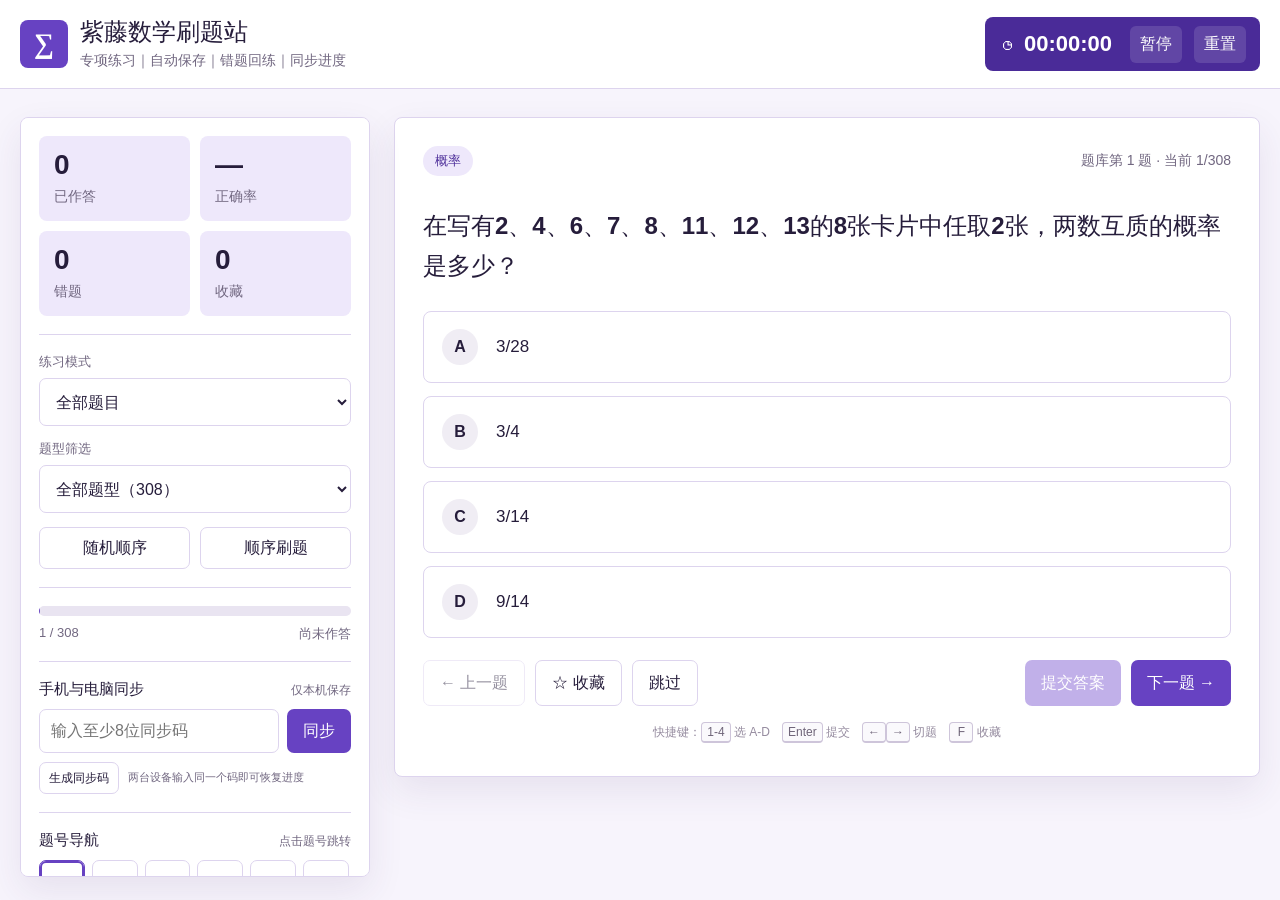
==== commit 2143a8c1: "Add files via upload" ====
--- a/index.html
+++ b/index.html
@@ -89,6 +89,12 @@
           <div id="questionGrid" class="question-grid"></div>
           <div class="legend"><span><i class="done"></i>已完成</span><span><i class="wrong"></i>错题</span><span><i class="current"></i>当前</span></div>
         </section>
+
+        <section class="data-section" aria-labelledby="dataTitle">
+          <div class="section-title"><strong id="dataTitle">数据管理</strong><span>同步码会保留</span></div>
+          <button id="clearAllButton" class="danger-button" type="button">清除所有刷题数据</button>
+          <p>将清空答题记录、错题、收藏、当前位置和计时，并同步到其他设备。</p>
+        </section>
       </aside>
 
       <div id="sidebarBackdrop" class="sidebar-backdrop" aria-hidden="true"></div>
--- a/styles.css
+++ b/styles.css
@@ -101,7 +101,7 @@
 .stat strong { display: block; font-size: 28px; line-height: 1; font-variant-numeric: tabular-nums; }
 .stat span { display: block; margin-top: 9px; color: var(--muted); font-size: 14px; }
 
-.control-section, .progress-section, .sync-section, .navigator-section {
+.control-section, .progress-section, .sync-section, .navigator-section, .data-section {
   margin-top: 18px;
   padding-top: 18px;
   border-top: 1px solid var(--line);
@@ -175,6 +175,17 @@
 .legend i.done { background: var(--purple-soft); border-color: #c9b6ec; }
 .legend i.wrong { background: var(--red-soft); border-color: #e9b4c0; }
 .legend i.current { box-shadow: inset 0 0 0 2px var(--purple); border-color: var(--purple); }
+.danger-button {
+  width: 100%;
+  min-height: 44px;
+  border: 1px solid #d98da0;
+  border-radius: 7px;
+  background: var(--red-soft);
+  color: #9d3951;
+  font-weight: 800;
+}
+.danger-button:hover { background: #ffe3e9; border-color: var(--red); }
+.data-section p { margin: 8px 0 0; color: var(--muted); font-size: 11px; line-height: 1.55; }
 
 .quiz-column { min-width: 0; }
 .question-card { min-height: 660px; padding: 28px; }
